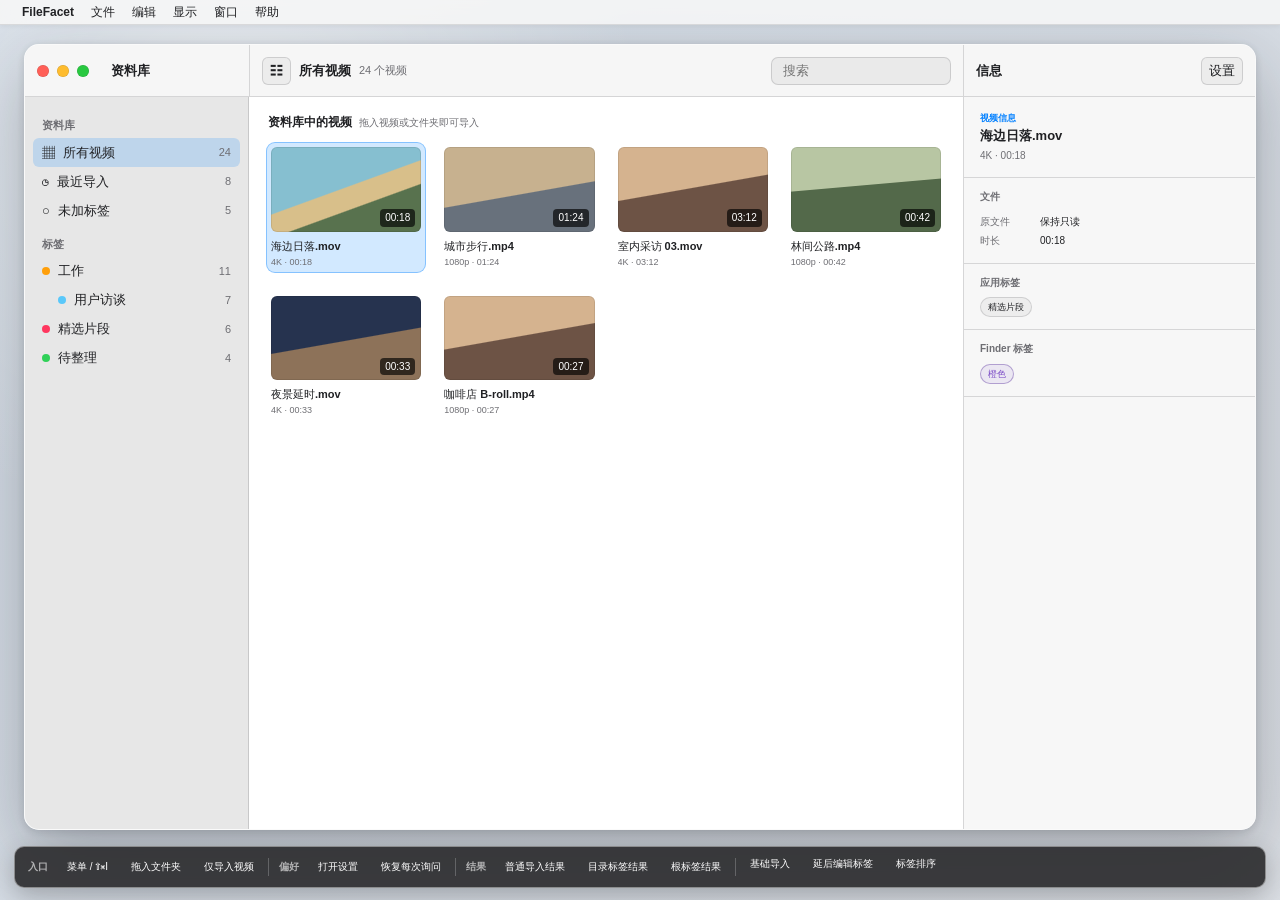
==== docs/prototypes/folder-structure-tags/index.html @ da275f35 "Add folder structure tag imports" ====
<!doctype html>
<html lang="zh-CN">
<head>
  <meta charset="utf-8">
  <meta name="viewport" content="width=device-width, initial-scale=1">
  <title>FileFacet · 文件夹导入方式原型</title>
  <style>
    :root {
      color-scheme: light dark;
      --desktop: #d9dde3;
      --window: rgba(246, 246, 246, .97);
      --toolbar: rgba(246, 246, 246, .92);
      --sidebar: rgba(232, 232, 232, .96);
      --content: #fff;
      --inspector: #f7f7f7;
      --line: rgba(60, 60, 67, .18);
      --line-strong: rgba(60, 60, 67, .28);
      --text: #202124;
      --secondary: #6e6e73;
      --tertiary: #8e8e93;
      --accent: #0a84ff;
      --accent-soft: rgba(10, 132, 255, .13);
      --selection: rgba(10, 132, 255, .18);
      --success: #248a3d;
      --purple: #7d4ec7;
      --shadow: 0 24px 70px rgba(20, 24, 31, .28), 0 2px 10px rgba(20, 24, 31, .14);
      font-family: -apple-system, BlinkMacSystemFont, "SF Pro Text", "Helvetica Neue", sans-serif;
    }

    @media (prefers-color-scheme: dark) {
      :root {
        --desktop: #17191d;
        --window: rgba(42, 42, 44, .98);
        --toolbar: rgba(42, 42, 44, .94);
        --sidebar: rgba(37, 37, 39, .98);
        --content: #1f1f21;
        --inspector: #252527;
        --line: rgba(235, 235, 245, .13);
        --line-strong: rgba(235, 235, 245, .24);
        --text: #f2f2f7;
        --secondary: #aeaeb2;
        --tertiary: #8e8e93;
        --accent-soft: rgba(10, 132, 255, .2);
        --selection: rgba(10, 132, 255, .27);
        --success: #30d158;
        --purple: #bf8cff;
        --shadow: 0 26px 80px rgba(0, 0, 0, .56), 0 2px 12px rgba(0, 0, 0, .4);
      }
    }

    * { box-sizing: border-box; }
    [hidden] { display: none !important; }
    html, body { width: 100%; height: 100%; margin: 0; overflow: hidden; }
    body {
      color: var(--text);
      background: var(--desktop);
      font: 13px/1.35 -apple-system, BlinkMacSystemFont, "SF Pro Text", sans-serif;
    }
    button, input, select { color: inherit; font: inherit; }
    button, select { cursor: default; }

    .desktop {
      height: 100%;
      padding: 44px 24px 70px;
      background:
        radial-gradient(circle at 18% 15%, rgba(255,255,255,.55), transparent 32%),
        linear-gradient(135deg, rgba(200, 213, 227, .56), rgba(224, 226, 230, .2));
    }

    .app-menubar {
      position: fixed;
      z-index: 80;
      inset: 0 0 auto;
      display: flex;
      height: 25px;
      align-items: center;
      gap: 1px;
      padding: 0 14px;
      border-bottom: 1px solid rgba(60,60,67,.14);
      background: color-mix(in srgb, var(--window) 91%, transparent);
      box-shadow: 0 1px 5px rgba(0,0,0,.06);
      backdrop-filter: blur(24px) saturate(1.35);
      font-size: 12px;
    }
    .menu-wrap { position: relative; height: 100%; }
    .menu-button {
      height: 100%;
      padding: 0 8px;
      border: 0;
      border-radius: 4px;
      background: transparent;
      font-size: 12px;
    }
    .menu-button.app-name { font-weight: 650; }
    .menu-button:hover, .menu-button.open { background: rgba(127,127,127,.16); }
    .menu-popover {
      position: absolute;
      z-index: 90;
      top: 24px;
      left: 0;
      width: 264px;
      padding: 5px;
      border: 1px solid rgba(255,255,255,.38);
      border-radius: 7px;
      background: color-mix(in srgb, var(--window) 96%, transparent);
      box-shadow: 0 13px 34px rgba(0,0,0,.28), 0 2px 8px rgba(0,0,0,.16);
      backdrop-filter: blur(24px) saturate(1.3);
    }
    .menu-command {
      display: grid;
      width: 100%;
      min-height: 24px;
      grid-template-columns: 1fr auto;
      align-items: center;
      gap: 18px;
      padding: 3px 9px;
      border: 0;
      border-radius: 4px;
      background: transparent;
      text-align: left;
    }
    .menu-command:hover, .menu-command:focus-visible {
      color: #fff;
      outline: 0;
      background: var(--accent);
    }
    .shortcut { color: var(--secondary); font-variant-numeric: tabular-nums; }
    .menu-command:hover .shortcut { color: rgba(255,255,255,.86); }
    .menu-divider { height: 1px; margin: 4px 6px; background: var(--line); }

    .window {
      position: relative;
      display: grid;
      grid-template-columns: 224px minmax(500px, 1fr) 292px;
      grid-template-rows: 52px minmax(0, 1fr);
      width: 100%;
      height: 100%;
      min-width: 1020px;
      overflow: hidden;
      border: 1px solid rgba(255,255,255,.5);
      border-radius: 15px;
      background: var(--window);
      box-shadow: var(--shadow);
      backdrop-filter: blur(26px) saturate(1.35);
    }

    .titlebar {
      grid-column: 1 / 4;
      display: grid;
      grid-template-columns: 224px minmax(500px, 1fr) 292px;
      border-bottom: 1px solid var(--line);
      background: var(--toolbar);
    }
    .title-part {
      display: flex;
      min-width: 0;
      align-items: center;
      gap: 8px;
      padding: 0 12px;
    }
    .title-part + .title-part { border-left: 1px solid var(--line); }
    .traffic { display: flex; gap: 8px; margin-right: 14px; }
    .traffic span {
      width: 12px;
      height: 12px;
      border-radius: 50%;
      box-shadow: inset 0 0 0 .5px rgba(0,0,0,.16);
    }
    .traffic span:nth-child(1) { background: #ff5f57; }
    .traffic span:nth-child(2) { background: #febc2e; }
    .traffic span:nth-child(3) { background: #28c840; }
    .title-name {
      min-width: 0;
      overflow: hidden;
      font-weight: 600;
      text-overflow: ellipsis;
      white-space: nowrap;
    }
    .title-count { color: var(--secondary); font-size: 11px; white-space: nowrap; }
    .spacer { flex: 1; }
    .toolbar-button {
      min-width: 28px;
      height: 28px;
      padding: 0 7px;
      border: 1px solid var(--line);
      border-radius: 6px;
      background: rgba(127,127,127,.08);
    }
    .search {
      display: flex;
      width: min(180px, 22vw);
      height: 28px;
      align-items: center;
      padding: 0 9px;
      border: 1px solid var(--line);
      border-radius: 7px;
      background: rgba(127,127,127,.1);
    }
    .search input {
      width: 100%;
      min-width: 0;
      border: 0;
      outline: 0;
      color: var(--text);
      background: transparent;
    }

    .sidebar {
      grid-column: 1;
      grid-row: 2;
      min-height: 0;
      overflow: auto;
      padding: 9px 8px;
      border-right: 1px solid var(--line);
      background: var(--sidebar);
    }
    .section-label {
      padding: 12px 9px 5px;
      color: var(--secondary);
      font-size: 11px;
      font-weight: 600;
    }
    .nav-row {
      display: flex;
      min-height: 29px;
      align-items: center;
      gap: 8px;
      padding: 0 9px;
      border-radius: 6px;
    }
    .nav-row.selected { background: var(--selection); }
    .nav-label {
      min-width: 0;
      flex: 1;
      overflow: hidden;
      text-overflow: ellipsis;
      white-space: nowrap;
    }
    .nav-count {
      color: var(--secondary);
      font-size: 11px;
      font-variant-numeric: tabular-nums;
    }
    .tag-dot {
      width: 8px;
      height: 8px;
      flex: 0 0 8px;
      border-radius: 50%;
      background: var(--tag-color, #ff9f0a);
    }
    .indent-1 { padding-left: 25px; }

    .content {
      position: relative;
      grid-column: 2;
      grid-row: 2;
      display: flex;
      min-width: 0;
      min-height: 0;
      flex-direction: column;
      overflow: hidden;
      background: var(--content);
    }
    .status-bar {
      display: none;
      flex: 0 0 auto;
      min-height: 50px;
      align-items: center;
      gap: 11px;
      padding: 8px 15px;
      border-bottom: 1px solid var(--line);
      background: color-mix(in srgb, var(--content) 94%, var(--sidebar));
    }
    .status-bar.visible { display: flex; }
    .status-mark {
      display: grid;
      width: 27px;
      height: 27px;
      flex: 0 0 27px;
      place-items: center;
      border-radius: 50%;
      color: #fff;
      background: var(--accent);
      font-size: 12px;
    }
    .status-bar.complete .status-mark { background: var(--success); }
    .status-copy { min-width: 0; flex: 1; }
    .status-title { font-size: 11px; font-weight: 600; }
    .status-detail { margin-top: 2px; color: var(--secondary); font-size: 9px; }
    .progress {
      width: 120px;
      height: 4px;
      overflow: hidden;
      border-radius: 99px;
      background: rgba(127,127,127,.17);
    }
    .progress-value {
      width: 0;
      height: 100%;
      border-radius: inherit;
      background: var(--accent);
      transition: width .2s ease;
    }
    .button {
      min-height: 29px;
      padding: 4px 11px;
      border: 1px solid var(--line-strong);
      border-radius: 6px;
      background: color-mix(in srgb, var(--window) 78%, var(--text) 4%);
      box-shadow: 0 1px 1px rgba(0,0,0,.07);
      white-space: nowrap;
    }
    .button:hover { background: color-mix(in srgb, var(--window) 70%, var(--text) 8%); }
    .button.primary {
      color: #fff;
      border-color: color-mix(in srgb, var(--accent) 80%, #000);
      background: var(--accent);
    }
    .button.text { border-color: transparent; background: transparent; box-shadow: none; }
    .button:disabled { opacity: .45; }

    .grid-scroll { flex: 1; min-height: 0; overflow: auto; padding: 17px; }
    .grid-heading {
      display: flex;
      align-items: baseline;
      gap: 7px;
      margin: 0 2px 12px;
    }
    .grid-heading strong { font-size: 12px; }
    .grid-heading span { color: var(--secondary); font-size: 10px; }
    .video-grid {
      display: grid;
      grid-template-columns: repeat(auto-fill, minmax(145px, 1fr));
      gap: 18px 13px;
      align-content: start;
    }
    .video-card {
      min-width: 0;
      padding: 4px;
      border: 1px solid transparent;
      border-radius: 9px;
    }
    .video-card:hover { background: rgba(127,127,127,.06); }
    .video-card.selected {
      border-color: color-mix(in srgb, var(--accent) 38%, transparent);
      background: var(--selection);
    }
    .thumb {
      position: relative;
      aspect-ratio: 16 / 9;
      overflow: hidden;
      border-radius: 6px;
      background: linear-gradient(160deg, #86bfd0 0 48%, #d8bf8a 49% 65%, #58724e 66%);
      box-shadow: inset 0 0 0 1px rgba(0,0,0,.09);
    }
    .thumb.city { background: linear-gradient(170deg, #c7b18f 0 54%, #68717c 55%); }
    .thumb.indoor { background: linear-gradient(170deg, #d5b38f 0 48%, #6d5345 49%); }
    .thumb.forest { background: linear-gradient(175deg, #b8c6a3 0 45%, #53694a 46%); }
    .thumb.night { background: linear-gradient(170deg, #26334f 0 52%, #8d7259 53%); }
    .duration {
      position: absolute;
      right: 6px;
      bottom: 5px;
      padding: 2px 5px;
      border-radius: 4px;
      color: #fff;
      background: rgba(0,0,0,.66);
      font-size: 10px;
    }
    .filename {
      margin-top: 7px;
      overflow: hidden;
      font-size: 11px;
      font-weight: 550;
      text-overflow: ellipsis;
      white-space: nowrap;
    }
    .meta {
      margin-top: 2px;
      overflow: hidden;
      color: var(--secondary);
      font-size: 9px;
      text-overflow: ellipsis;
      white-space: nowrap;
    }
    .drop-hint {
      position: absolute;
      z-index: 20;
      inset: 18px;
      display: none;
      place-items: center;
      border: 2px solid color-mix(in srgb, var(--accent) 65%, transparent);
      border-radius: 12px;
      background: color-mix(in srgb, var(--content) 87%, var(--accent-soft));
      color: var(--accent);
      box-shadow: 0 10px 30px rgba(0,0,0,.12);
      font-size: 15px;
      font-weight: 650;
    }
    .content.dragging .drop-hint { display: grid; }

    .inspector {
      grid-column: 3;
      grid-row: 2;
      min-height: 0;
      overflow: auto;
      border-left: 1px solid var(--line);
      background: var(--inspector);
    }
    .inspector-head { padding: 15px 16px; border-bottom: 1px solid var(--line); }
    .inspector-kicker { color: var(--accent); font-size: 9px; font-weight: 650; }
    .inspector-head h3 {
      margin: 3px 0 0;
      overflow: hidden;
      font-size: 13px;
      text-overflow: ellipsis;
      white-space: nowrap;
    }
    .inspector-head p { margin: 4px 0 0; color: var(--secondary); font-size: 10px; }
    .inspector-section { padding: 12px 16px; border-bottom: 1px solid var(--line); }
    .inspector-label {
      margin-bottom: 8px;
      color: var(--secondary);
      font-size: 10px;
      font-weight: 600;
    }
    .detail-row {
      display: flex;
      align-items: flex-start;
      gap: 8px;
      padding: 3px 0;
      font-size: 10px;
    }
    .detail-row span:first-child { width: 52px; flex: 0 0 52px; color: var(--secondary); }
    .chip-row { display: flex; flex-wrap: wrap; gap: 5px; }
    .chip {
      padding: 3px 7px;
      border: 1px solid var(--line);
      border-radius: 99px;
      background: rgba(127,127,127,.08);
      font-size: 9px;
    }
    .chip.finder {
      color: var(--purple);
      border-color: color-mix(in srgb, var(--purple) 34%, var(--line));
      background: color-mix(in srgb, var(--purple) 9%, transparent);
    }

    .modal-backdrop {
      position: absolute;
      z-index: 30;
      inset: 0;
      display: none;
      align-items: center;
      justify-content: center;
      padding: 24px;
      background: rgba(20,20,22,.3);
      backdrop-filter: blur(2px);
    }
    .modal-backdrop.visible { display: flex; }
    .sheet {
      width: 620px;
      max-width: 94%;
      max-height: 92%;
      overflow: hidden;
      border: 1px solid rgba(255,255,255,.42);
      border-radius: 12px;
      background: var(--window);
      box-shadow: 0 22px 54px rgba(0,0,0,.34);
    }
    .sheet.compact { width: 520px; }
    .sheet-title { padding: 18px 22px 12px; text-align: center; }
    .sheet-title h2 { margin: 0; font-size: 15px; }
    .sheet-title p { margin: 5px 0 0; color: var(--secondary); font-size: 11px; }
    .sheet-footer {
      display: flex;
      align-items: center;
      justify-content: flex-end;
      gap: 8px;
      padding: 14px 18px 16px;
    }
    .footer-note { margin-right: auto; color: var(--secondary); font-size: 10px; }
    .folder-list {
      margin: 0 18px;
      overflow: hidden;
      border: 1px solid var(--line);
      border-radius: 7px;
      background: var(--content);
    }
    .folder-row {
      display: grid;
      min-height: 50px;
      grid-template-columns: 1fr auto;
      align-items: center;
      gap: 10px;
      padding: 7px 12px;
      border-bottom: 1px solid var(--line);
    }
    .folder-row:last-child { border-bottom: 0; }
    .folder-row.selected { background: var(--selection); }
    .folder-name { font-size: 12px; font-weight: 550; }
    .folder-path { margin-top: 2px; color: var(--secondary); font-size: 10px; }
    .folder-note { color: var(--secondary); font-size: 10px; }

    .choice-list { display: grid; gap: 8px; margin: 0 18px; }
    .choice-card {
      display: grid;
      grid-template-columns: 18px 1fr;
      gap: 9px;
      padding: 12px;
      border: 1px solid var(--line);
      border-radius: 8px;
      background: var(--content);
    }
    .choice-card:has(input:checked) {
      border-color: color-mix(in srgb, var(--accent) 60%, var(--line));
      background: var(--accent-soft);
      box-shadow: inset 0 0 0 1px color-mix(in srgb, var(--accent) 20%, transparent);
    }
    .choice-card input { margin: 2px 0 0; accent-color: var(--accent); }
    .choice-title { font-size: 12px; font-weight: 600; }
    .choice-copy { margin-top: 3px; color: var(--secondary); font-size: 10px; line-height: 1.45; }
    .root-option {
      display: grid;
      grid-template-columns: 18px 1fr;
      gap: 9px;
      margin: 10px 18px 0;
      padding: 10px 12px;
      border: 1px solid var(--line);
      border-radius: 8px;
      background: color-mix(in srgb, var(--content) 96%, var(--sidebar));
    }
    .root-option input { margin: 2px 0 0; accent-color: var(--accent); }
    .root-option.disabled { opacity: .48; }
    .root-option-title { display: block; font-size: 11px; font-weight: 560; }
    .root-option-copy {
      display: block;
      margin-top: 3px;
      color: var(--secondary);
      font-size: 9px;
      line-height: 1.45;
    }
    .remember-option {
      display: flex;
      align-items: flex-start;
      gap: 8px;
      margin: 13px 20px 0;
      font-size: 10px;
    }
    .remember-option input { margin-top: 1px; accent-color: var(--accent); }
    .mapping-note {
      margin: 10px 18px 0;
      padding: 8px 10px;
      border-radius: 7px;
      color: var(--secondary);
      background: rgba(127,127,127,.08);
      font-size: 9px;
      line-height: 1.45;
    }

    .settings-window {
      display: grid;
      width: 680px;
      max-width: 96%;
      height: min(430px, 88%);
      grid-template-columns: 170px 1fr;
      overflow: hidden;
      border: 1px solid rgba(255,255,255,.42);
      border-radius: 12px;
      background: var(--window);
      box-shadow: 0 22px 54px rgba(0,0,0,.34);
    }
    .settings-sidebar { padding: 52px 10px 12px; border-right: 1px solid var(--line); background: var(--sidebar); }
    .settings-nav {
      min-height: 31px;
      padding: 7px 10px;
      border-radius: 6px;
      color: var(--secondary);
      font-size: 11px;
    }
    .settings-nav.selected { color: var(--text); background: var(--selection); }
    .settings-content { position: relative; overflow: auto; padding: 54px 30px 30px; background: var(--content); }
    .settings-title {
      position: absolute;
      top: 18px;
      right: 30px;
      left: 30px;
      font-size: 15px;
      font-weight: 650;
      text-align: center;
    }
    .settings-close {
      position: absolute;
      z-index: 2;
      top: 17px;
      left: 18px;
      width: 13px;
      height: 13px;
      padding: 0;
      border: 0;
      border-radius: 50%;
      background: #ff5f57;
      color: transparent;
    }
    .settings-group {
      overflow: hidden;
      border: 1px solid var(--line);
      border-radius: 9px;
      background: color-mix(in srgb, var(--content) 94%, var(--sidebar));
    }
    .settings-row {
      display: grid;
      min-height: 44px;
      grid-template-columns: 1fr auto;
      align-items: center;
      gap: 18px;
      padding: 9px 12px;
    }
    .settings-row + .settings-row { border-top: 1px solid var(--line); }
    .settings-label { font-size: 11px; font-weight: 550; }
    .settings-help { margin-top: 3px; color: var(--secondary); font-size: 9px; }
    .settings-row select {
      width: 176px;
      height: 28px;
      border: 1px solid var(--line-strong);
      border-radius: 6px;
      background: var(--content);
      font-size: 10px;
    }
    .settings-row.disabled { opacity: .48; }
    .settings-checkbox {
      display: flex;
      align-items: center;
      gap: 6px;
      font-size: 10px;
      white-space: nowrap;
    }
    .settings-checkbox input { accent-color: var(--accent); }
    .settings-note { margin: 9px 2px 0; color: var(--secondary); font-size: 9px; line-height: 1.45; }

    .demo-bar {
      position: fixed;
      z-index: 60;
      right: 14px;
      bottom: 12px;
      left: 14px;
      display: flex;
      min-height: 42px;
      align-items: center;
      gap: 5px;
      overflow-x: auto;
      padding: 6px 8px;
      border: 1px solid rgba(255,255,255,.42);
      border-radius: 10px;
      background: rgba(42,42,44,.9);
      color: #fff;
      box-shadow: 0 8px 24px rgba(0,0,0,.22);
      backdrop-filter: blur(18px);
    }
    .demo-label {
      padding: 0 5px;
      color: rgba(255,255,255,.62);
      font-size: 10px;
      font-weight: 600;
      white-space: nowrap;
    }
    .demo-button, .demo-link {
      min-height: 28px;
      padding: 4px 9px;
      border: 0;
      border-radius: 6px;
      background: transparent;
      color: #fff;
      font-size: 10px;
      text-decoration: none;
      white-space: nowrap;
    }
    .demo-button:hover, .demo-link:hover { background: rgba(255,255,255,.13); }
    .demo-separator {
      width: 1px;
      height: 18px;
      flex: 0 0 1px;
      background: rgba(255,255,255,.22);
    }

    @media (max-width: 1180px) {
      .window { grid-template-columns: 205px minmax(470px, 1fr) 260px; }
      .titlebar { grid-template-columns: 205px minmax(470px, 1fr) 260px; }
      .search { width: 125px; }
    }
  </style>
</head>
<body>
  <header class="app-menubar" aria-label="应用菜单栏">
    <div class="menu-wrap"><button class="menu-button app-name">FileFacet</button></div>
    <div class="menu-wrap">
      <button class="menu-button" id="fileMenuButton" aria-haspopup="menu" aria-expanded="false">文件</button>
      <div class="menu-popover" id="fileMenu" role="menu" hidden>
        <button class="menu-command" id="importMenuItem" role="menuitem">
          <span>导入视频与文件夹…</span><span class="shortcut">⇧⌘I</span>
        </button>
        <div class="menu-divider"></div>
        <button class="menu-command" role="menuitem"><span>关闭窗口</span><span class="shortcut">⌘W</span></button>
      </div>
    </div>
    <button class="menu-button">编辑</button>
    <button class="menu-button">显示</button>
    <button class="menu-button">窗口</button>
    <button class="menu-button">帮助</button>
  </header>

  <main class="desktop">
    <section class="window" id="appWindow">
      <header class="titlebar">
        <div class="title-part">
          <div class="traffic" aria-hidden="true"><span></span><span></span><span></span></div>
          <span class="title-name">资料库</span>
        </div>
        <div class="title-part">
          <button class="toolbar-button" aria-label="切换侧边栏">☷</button>
          <span class="title-name">所有视频</span>
          <span class="title-count" id="titleCount">24 个视频</span>
          <span class="spacer"></span>
          <label class="search"><input type="search" placeholder="搜索"></label>
        </div>
        <div class="title-part">
          <span class="title-name">信息</span>
          <span class="spacer"></span>
          <button class="toolbar-button" id="settingsButton" aria-label="打开设置">设置</button>
        </div>
      </header>

      <aside class="sidebar">
        <div class="section-label">资料库</div>
        <div class="nav-row selected">
          <span>▦</span><span class="nav-label">所有视频</span><span class="nav-count" id="allCount">24</span>
        </div>
        <div class="nav-row">
          <span>◷</span><span class="nav-label">最近导入</span><span class="nav-count" id="recentCount">8</span>
        </div>
        <div class="nav-row">
          <span>○</span><span class="nav-label">未加标签</span><span class="nav-count" id="untaggedCount">5</span>
        </div>

        <div class="section-label">标签</div>
        <div class="nav-row">
          <span class="tag-dot" style="--tag-color:#ff9f0a"></span>
          <span class="nav-label">工作</span><span class="nav-count">11</span>
        </div>
        <div class="nav-row indent-1">
          <span class="tag-dot" style="--tag-color:#5ac8fa"></span>
          <span class="nav-label">用户访谈</span><span class="nav-count">7</span>
        </div>
        <div class="nav-row">
          <span class="tag-dot" style="--tag-color:#ff375f"></span>
          <span class="nav-label">精选片段</span><span class="nav-count">6</span>
        </div>
        <div class="nav-row">
          <span class="tag-dot" style="--tag-color:#30d158"></span>
          <span class="nav-label">待整理</span><span class="nav-count">4</span>
        </div>
      </aside>

      <section class="content" id="content">
        <div class="status-bar" id="statusBar">
          <div class="status-mark" id="statusMark">⇣</div>
          <div class="status-copy">
            <div class="status-title" id="statusTitle">正在导入视频</div>
            <div class="status-detail" id="statusDetail">正在扫描所选文件夹…</div>
          </div>
          <div class="progress" id="progress"><div class="progress-value" id="progressValue"></div></div>
          <button class="button text" id="dismissStatus" hidden>完成</button>
        </div>

        <div class="grid-scroll">
          <div class="grid-heading">
            <strong>资料库中的视频</strong>
            <span id="gridCaption">拖入视频或文件夹即可导入</span>
          </div>
          <div class="video-grid" id="videoGrid"></div>
        </div>

        <div class="drop-hint">松开以导入视频和文件夹</div>
      </section>

      <aside class="inspector">
        <div id="inspectorContent"></div>
      </aside>

      <div class="modal-backdrop" id="pickerBackdrop" role="dialog" aria-modal="true" aria-labelledby="pickerTitle">
        <section class="sheet">
          <div class="sheet-title">
            <h2 id="pickerTitle">选择要导入的视频或文件夹</h2>
            <p>支持一次选择多个视频、多个文件夹或两者组合。</p>
          </div>
          <div class="folder-list">
            <div class="folder-row selected" data-picker-kind="folder">
              <div><div class="folder-name">旅行素材</div><div class="folder-path">影片 / 旅行素材</div></div>
              <div class="folder-note">包含文件夹</div>
            </div>
            <div class="folder-row" data-picker-kind="videos">
              <div><div class="folder-name">3 个视频</div><div class="folder-path">海边日落.mov、城市步行.mp4、林间公路.mp4</div></div>
              <div class="folder-note">仅视频文件</div>
            </div>
          </div>
          <footer class="sheet-footer">
            <span class="footer-note">原视频始终保持只读。</span>
            <button class="button" id="cancelPicker">取消</button>
            <button class="button primary" id="continuePicker">选择</button>
          </footer>
        </section>
      </div>

      <div class="modal-backdrop" id="methodBackdrop" role="dialog" aria-modal="true" aria-labelledby="methodTitle">
        <section class="sheet compact">
          <div class="sheet-title">
            <h2 id="methodTitle">如何导入文件夹中的视频？</h2>
            <p>这个选择只影响文件夹中的视频。</p>
          </div>
          <div class="choice-list">
            <label class="choice-card">
              <input type="radio" name="importMethod" value="standard" checked>
              <span>
                <span class="choice-title">直接导入视频</span>
                <span class="choice-copy">保留现有导入行为和 Finder 标签，不根据目录结构创建标签。</span>
              </span>
            </label>
            <label class="choice-card">
              <input type="radio" name="importMethod" value="folderTags">
              <span>
                <span class="choice-title">导入视频并创建目录标签</span>
                <span class="choice-copy">使用所选文件夹内的目录名称创建层级标签；已有视频会追加缺少的标签。</span>
              </span>
            </label>
          </div>
          <label class="root-option disabled" id="rootOptionRow">
            <input type="checkbox" id="includeSelectedRoot" disabled>
            <span>
              <span class="root-option-title">将所选文件夹本身创建为根标签</span>
              <span class="root-option-copy">关闭：日本 › 东京；开启：旅行素材 › 日本 › 东京。多个文件夹会分别成为根标签。</span>
            </span>
          </label>
          <div class="mapping-note" id="mappingNote">
            直接导入不会创建目录标签。目录别名和符号链接会跳过，Finder 标签继续保留。
          </div>
          <label class="remember-option">
            <input type="checkbox" id="rememberMethod">
            <span>以后导入文件夹时始终使用此方式，不再询问</span>
          </label>
          <footer class="sheet-footer">
            <span class="footer-note" id="methodEntry">来自“文件”菜单</span>
            <button class="button" id="cancelMethod">取消</button>
            <button class="button primary" id="continueMethod">继续导入</button>
          </footer>
        </section>
      </div>

      <div class="modal-backdrop" id="settingsBackdrop" role="dialog" aria-modal="true" aria-labelledby="settingsTitle">
        <section class="settings-window">
          <button class="settings-close" id="closeSettings" aria-label="关闭设置">关闭</button>
          <aside class="settings-sidebar">
            <div class="settings-nav">通用</div>
            <div class="settings-nav selected">导入</div>
            <div class="settings-nav">外观</div>
          </aside>
          <div class="settings-content">
            <div class="settings-title" id="settingsTitle">导入</div>
            <div class="settings-group">
              <div class="settings-row">
                <div>
                  <div class="settings-label">文件夹导入方式</div>
                  <div class="settings-help">菜单、快捷键和拖入目录共用此设置。</div>
                </div>
                <select id="defaultMethod">
                  <option value="ask">每次询问</option>
                  <option value="standard">直接导入视频</option>
                  <option value="folderTags">导入并创建目录标签</option>
                </select>
              </div>
              <div class="settings-row" id="rootSettingsRow">
                <div>
                  <div class="settings-label">包含所选文件夹</div>
                  <div class="settings-help">关闭时，从所选文件夹内的第一层目录开始创建标签。</div>
                </div>
                <label class="settings-checkbox">
                  <input type="checkbox" id="defaultIncludeRoot">
                  创建为根标签
                </label>
              </div>
            </div>
            <p class="settings-note">
              “每次询问”会在导入内容包含文件夹时显示方式选择；“包含所选文件夹”会作为其中的默认值。仅选择视频文件时会直接导入。
            </p>
          </div>
        </section>
      </div>
    </section>
  </main>

  <nav class="demo-bar" aria-label="原型演示控制">
    <span class="demo-label">入口</span>
    <button class="demo-button" id="demoMenu">菜单 / ⇧⌘I</button>
    <button class="demo-button" id="demoDrop">拖入文件夹</button>
    <button class="demo-button" id="demoVideos">仅导入视频</button>
    <span class="demo-separator"></span>
    <span class="demo-label">偏好</span>
    <button class="demo-button" id="demoSettings">打开设置</button>
    <button class="demo-button" id="demoReset">恢复每次询问</button>
    <span class="demo-separator"></span>
    <span class="demo-label">结果</span>
    <button class="demo-button" data-result-mode="standard">普通导入结果</button>
    <button class="demo-button" data-result-mode="folderTags">目录标签结果</button>
    <button class="demo-button" data-result-mode="folderTags" data-include-root="true">根标签结果</button>
    <span class="demo-separator"></span>
    <a class="demo-link" href="../manual-video-import/index.html">基础导入</a>
    <a class="demo-link" href="../deferred-tag-editing/index.html">延后编辑标签</a>
    <a class="demo-link" href="../tag-sorting/index.html">标签排序</a>
  </nav>

  <script>
    const baseVideos = [
      { id: "base-1", name: "海边日落.mov", meta: "4K · 00:18", duration: "00:18", theme: "", tags: ["精选片段"], finder: ["橙色"] },
      { id: "base-2", name: "城市步行.mp4", meta: "1080p · 01:24", duration: "01:24", theme: "city", tags: ["待整理"], finder: [] },
      { id: "base-3", name: "室内采访 03.mov", meta: "4K · 03:12", duration: "03:12", theme: "indoor", tags: ["工作", "用户访谈"], finder: ["蓝色"] },
      { id: "base-4", name: "林间公路.mp4", meta: "1080p · 00:42", duration: "00:42", theme: "forest", tags: [], finder: [] },
      { id: "base-5", name: "夜景延时.mov", meta: "4K · 00:33", duration: "00:33", theme: "night", tags: ["精选片段"], finder: ["紫色"] },
      { id: "base-6", name: "咖啡店 B-roll.mp4", meta: "1080p · 00:27", duration: "00:27", theme: "indoor", tags: ["待整理"], finder: [] }
    ];

    const importedVideos = [
      { id: "new-1", name: "东京街头 01.mov", meta: "刚刚导入 · Finder 标签：红色", duration: "00:24", theme: "city", tags: [], finder: ["红色"], folderTags: ["日本", "东京", "街景"] },
      { id: "new-2", name: "浅草清晨.mp4", meta: "刚刚导入", duration: "00:41", theme: "", tags: [], finder: [], folderTags: ["日本", "东京"] },
      { id: "new-3", name: "京都小径.mov", meta: "刚刚导入 · Finder 标签：绿色", duration: "01:08", theme: "forest", tags: [], finder: ["绿色"], folderTags: ["日本", "京都"] }
    ];

    const appWindow = document.getElementById("appWindow");
    const content = document.getElementById("content");
    const fileMenuButton = document.getElementById("fileMenuButton");
    const fileMenu = document.getElementById("fileMenu");
    const pickerBackdrop = document.getElementById("pickerBackdrop");
    const methodBackdrop = document.getElementById("methodBackdrop");
    const settingsBackdrop = document.getElementById("settingsBackdrop");
    const defaultMethod = document.getElementById("defaultMethod");
    const defaultIncludeRoot = document.getElementById("defaultIncludeRoot");
    const rootSettingsRow = document.getElementById("rootSettingsRow");
    const rememberMethod = document.getElementById("rememberMethod");
    const includeSelectedRoot = document.getElementById("includeSelectedRoot");
    const rootOptionRow = document.getElementById("rootOptionRow");
    const mappingNote = document.getElementById("mappingNote");
    const statusBar = document.getElementById("statusBar");
    const progressValue = document.getElementById("progressValue");
    const dismissStatus = document.getElementById("dismissStatus");
    const videoGrid = document.getElementById("videoGrid");
    const inspectorContent = document.getElementById("inspectorContent");
    let selectedPickerKind = "folder";
    let selectedVideoId = "base-1";
    let preference = "ask";
    let includeRootPreference = false;
    let pendingEntry = "menu";
    let progressTimer = null;
    let lastResultMode = null;
    let lastIncludeRoot = false;

    function closeFileMenu() {
      fileMenu.hidden = true;
      fileMenuButton.classList.remove("open");
      fileMenuButton.setAttribute("aria-expanded", "false");
    }

    function toggleFileMenu() {
      const willOpen = fileMenu.hidden;
      fileMenu.hidden = !willOpen;
      fileMenuButton.classList.toggle("open", willOpen);
      fileMenuButton.setAttribute("aria-expanded", String(willOpen));
    }

    function showPicker() {
      closeFileMenu();
      pendingEntry = "menu";
      pickerBackdrop.classList.add("visible");
    }

    function hidePicker() {
      pickerBackdrop.classList.remove("visible");
    }

    function selectedMethod() {
      return document.querySelector('input[name="importMethod"]:checked').value;
    }

    function setSelectedMethod(value) {
      const radio = document.querySelector(`input[name="importMethod"][value="${value}"]`);
      if (radio) radio.checked = true;
      updateMethodOptions();
    }

    function updateMethodOptions() {
      const folderTagsSelected = selectedMethod() === "folderTags";
      includeSelectedRoot.disabled = !folderTagsSelected;
      rootOptionRow.classList.toggle("disabled", !folderTagsSelected);
      rootOptionRow.setAttribute("aria-disabled", String(!folderTagsSelected));
      if (!folderTagsSelected) {
        mappingNote.textContent = "直接导入不会创建目录标签。目录别名和符号链接会跳过，Finder 标签继续保留。";
      } else if (includeSelectedRoot.checked) {
        mappingNote.textContent = "所选文件夹会成为根标签；根目录直属视频也会关联该标签。目录别名和符号链接会跳过。";
      } else {
        mappingNote.textContent = "所选文件夹默认不会成为标签，标签从其内部第一层目录开始创建。目录别名和符号链接会跳过。";
      }
    }

    function updateSettingsOptions() {
      const directImportSelected = defaultMethod.value === "standard";
      defaultIncludeRoot.disabled = directImportSelected;
      rootSettingsRow.classList.toggle("disabled", directImportSelected);
      rootSettingsRow.setAttribute("aria-disabled", String(directImportSelected));
    }

    function showMethodDialog(entry) {
      pendingEntry = entry;
      rememberMethod.checked = false;
      setSelectedMethod("standard");
      includeSelectedRoot.checked = includeRootPreference;
      updateMethodOptions();
      document.getElementById("methodEntry").textContent = entry === "drop"
        ? "来自拖入文件夹"
        : "来自“文件”菜单 · ⇧⌘I";
      methodBackdrop.classList.add("visible");
    }

    function handleFolderImport(entry) {
      pendingEntry = entry;
      if (preference === "ask") {
        showMethodDialog(entry);
        return;
      }
      beginImport(preference, true, preference === "folderTags" && includeRootPreference);
    }

    function handlePickerSelection() {
      hidePicker();
      if (selectedPickerKind === "folder") {
        handleFolderImport("menu");
      } else {
        beginImport("standard", false);
      }
    }

    function beginImport(mode, hasFolder, includeRoot = false) {
      methodBackdrop.classList.remove("visible");
      clearInterval(progressTimer);
      statusBar.classList.add("visible");
      statusBar.classList.remove("complete");
      document.getElementById("statusMark").textContent = "⇣";
      document.getElementById("statusTitle").textContent = mode === "folderTags" && hasFolder
        ? "正在导入视频并创建目录标签"
        : "正在导入视频";
      document.getElementById("statusDetail").textContent = pendingEntry === "drop"
        ? "正在扫描拖入的文件夹…"
        : "正在处理所选项目…";
      document.getElementById("progress").hidden = false;
      dismissStatus.hidden = true;
      let progress = 8;
      progressValue.style.width = `${progress}%`;
      progressTimer = window.setInterval(() => {
        progress = Math.min(100, progress + 18);
        progressValue.style.width = `${progress}%`;
        if (progress >= 100) {
          clearInterval(progressTimer);
          progressTimer = null;
          showCompletedResult(
            mode === "folderTags" && hasFolder ? "folderTags" : "standard",
            hasFolder,
            mode === "folderTags" && hasFolder && includeRoot
          );
        }
      }, 220);
    }

    function visibleVideos() {
      return lastResultMode ? [...importedVideos, ...baseVideos] : baseVideos;
    }

    function renderGrid() {
      const videos = visibleVideos();
      videoGrid.innerHTML = videos.map(video => `
        <article class="video-card${video.id === selectedVideoId ? " selected" : ""}" data-video-id="${video.id}">
          <div class="thumb ${video.theme || ""}">
            <span class="duration">${video.duration}</span>
          </div>
          <div class="filename">${video.name}</div>
          <div class="meta">${video.meta}</div>
        </article>
      `).join("");
      document.querySelectorAll("[data-video-id]").forEach(card => {
        card.addEventListener("click", () => {
          selectedVideoId = card.dataset.videoId;
          renderGrid();
          renderInspector();
        });
      });
    }

    function chipMarkup(values, className = "") {
      return values.map(value => `<span class="chip ${className}">${value}</span>`).join("");
    }

    function renderInspector() {
      const video = visibleVideos().find(item => item.id === selectedVideoId) || visibleVideos()[0];
      const folderTags = lastResultMode === "folderTags"
        ? [...(lastIncludeRoot ? ["旅行素材"] : []), ...(video.folderTags || [])]
        : [];
      const groups = [
        video.tags.length ? `<div class="inspector-section"><div class="inspector-label">应用标签</div><div class="chip-row">${chipMarkup(video.tags)}</div></div>` : "",
        video.finder.length ? `<div class="inspector-section"><div class="inspector-label">Finder 标签</div><div class="chip-row">${chipMarkup(video.finder, "finder")}</div></div>` : "",
        folderTags.length ? `<div class="inspector-section"><div class="inspector-label">目录标签</div><div class="chip-row">${chipMarkup(folderTags)}</div></div>` : ""
      ].join("");
      inspectorContent.innerHTML = `
        <div class="inspector-head">
          <div class="inspector-kicker">${video.id.startsWith("new-") ? "最近导入" : "视频信息"}</div>
          <h3>${video.name}</h3>
          <p>${video.meta}</p>
        </div>
        <div class="inspector-section">
          <div class="inspector-label">文件</div>
          <div class="detail-row"><span>原文件</span><span>保持只读</span></div>
          <div class="detail-row"><span>时长</span><span>${video.duration}</span></div>
        </div>
        ${groups}`;
    }

    function showCompletedResult(mode, hasFolder = true, includeRoot = false) {
      lastResultMode = mode;
      lastIncludeRoot = mode === "folderTags" && includeRoot;
      statusBar.classList.add("visible", "complete");
      document.getElementById("statusMark").textContent = "✓";
      document.getElementById("statusTitle").textContent = "导入已完成";
      document.getElementById("statusDetail").textContent = hasFolder
        ? mode === "folderTags"
          ? includeRoot
            ? "已导入 12 个新视频，更新 2 个已有视频，添加 8 个目录标签（包含根标签）；另有 3 个项目未导入。"
            : "已导入 12 个新视频，更新 2 个已有视频，添加 7 个目录标签；另有 3 个项目未导入。"
          : "已导入 12 个新视频，2 个视频已在资料库；另有 3 个项目未导入。"
        : "已导入 3 个视频。";
      document.getElementById("progress").hidden = true;
      dismissStatus.hidden = false;
      document.getElementById("titleCount").textContent = hasFolder ? "36 个视频" : "27 个视频";
      document.getElementById("allCount").textContent = hasFolder ? "36" : "27";
      document.getElementById("recentCount").textContent = hasFolder ? "12" : "3";
      document.getElementById("untaggedCount").textContent = mode === "folderTags" ? "3" : "5";
      document.getElementById("gridCaption").textContent = mode === "folderTags"
        ? "新视频已加入资料库，已有视频已追加缺少的目录标签"
        : "新视频已加入资料库";
      selectedVideoId = "new-1";
      renderGrid();
      renderInspector();
    }

    function openSettings() {
      defaultMethod.value = preference;
      defaultIncludeRoot.checked = includeRootPreference;
      updateSettingsOptions();
      settingsBackdrop.classList.add("visible");
    }

    function closeSettings() {
      settingsBackdrop.classList.remove("visible");
    }

    fileMenuButton.addEventListener("click", toggleFileMenu);
    document.getElementById("importMenuItem").addEventListener("click", showPicker);
    document.getElementById("cancelPicker").addEventListener("click", hidePicker);
    document.getElementById("continuePicker").addEventListener("click", handlePickerSelection);
    document.getElementById("cancelMethod").addEventListener("click", () => methodBackdrop.classList.remove("visible"));
    document.getElementById("continueMethod").addEventListener("click", () => {
      const method = selectedMethod();
      const includeRoot = method === "folderTags" && includeSelectedRoot.checked;
      if (rememberMethod.checked) {
        preference = method;
        includeRootPreference = includeRoot;
      }
      beginImport(method, true, includeRoot);
    });
    document.querySelectorAll('input[name="importMethod"]').forEach(radio => {
      radio.addEventListener("change", updateMethodOptions);
    });
    includeSelectedRoot.addEventListener("change", updateMethodOptions);
    document.getElementById("settingsButton").addEventListener("click", openSettings);
    document.getElementById("closeSettings").addEventListener("click", closeSettings);
    defaultMethod.addEventListener("change", () => {
      preference = defaultMethod.value;
      updateSettingsOptions();
    });
    defaultIncludeRoot.addEventListener("change", () => {
      includeRootPreference = defaultIncludeRoot.checked;
    });
    dismissStatus.addEventListener("click", () => statusBar.classList.remove("visible", "complete"));
    document.getElementById("demoMenu").addEventListener("click", showPicker);
    document.getElementById("demoDrop").addEventListener("click", () => {
      pendingEntry = "drop";
      content.classList.add("dragging");
      window.setTimeout(() => {
        content.classList.remove("dragging");
        handleFolderImport("drop");
      }, 650);
    });
    document.getElementById("demoVideos").addEventListener("click", () => {
      pendingEntry = "menu";
      beginImport("standard", false);
    });
    document.getElementById("demoSettings").addEventListener("click", openSettings);
    document.getElementById("demoReset").addEventListener("click", () => {
      preference = "ask";
      includeRootPreference = false;
      defaultMethod.value = "ask";
      defaultIncludeRoot.checked = false;
      updateSettingsOptions();
      statusBar.classList.add("visible", "complete");
      document.getElementById("statusMark").textContent = "✓";
      document.getElementById("statusTitle").textContent = "已恢复为每次询问";
      document.getElementById("statusDetail").textContent = "下次导入内容包含文件夹时，会再次显示导入方式选择。";
      document.getElementById("progress").hidden = true;
      dismissStatus.hidden = false;
    });
    document.querySelectorAll("[data-result-mode]").forEach(button => {
      button.addEventListener("click", () => showCompletedResult(
        button.dataset.resultMode,
        true,
        button.dataset.includeRoot === "true"
      ));
    });
    document.querySelectorAll("[data-picker-kind]").forEach(row => {
      row.addEventListener("click", () => {
        selectedPickerKind = row.dataset.pickerKind;
        document.querySelectorAll("[data-picker-kind]").forEach(item => item.classList.remove("selected"));
        row.classList.add("selected");
      });
    });
    pickerBackdrop.addEventListener("click", event => {
      if (event.target === pickerBackdrop) hidePicker();
    });
    methodBackdrop.addEventListener("click", event => {
      if (event.target === methodBackdrop) methodBackdrop.classList.remove("visible");
    });
    settingsBackdrop.addEventListener("click", event => {
      if (event.target === settingsBackdrop) closeSettings();
    });
    content.addEventListener("dragenter", event => {
      event.preventDefault();
      content.classList.add("dragging");
    });
    content.addEventListener("dragover", event => {
      event.preventDefault();
      event.dataTransfer.dropEffect = "copy";
    });
    content.addEventListener("dragleave", event => {
      if (!content.contains(event.relatedTarget)) content.classList.remove("dragging");
    });
    content.addEventListener("drop", event => {
      event.preventDefault();
      content.classList.remove("dragging");
      handleFolderImport("drop");
    });
    document.addEventListener("click", event => {
      if (!fileMenu.contains(event.target) && event.target !== fileMenuButton) closeFileMenu();
    });
    document.addEventListener("keydown", event => {
      if ((event.metaKey || event.ctrlKey) && event.shiftKey && event.key.toLowerCase() === "i") {
        event.preventDefault();
        showPicker();
      }
      if (event.key === "Escape") {
        closeFileMenu();
        hidePicker();
        methodBackdrop.classList.remove("visible");
        if (settingsBackdrop.classList.contains("visible")) closeSettings();
      }
    });

    renderGrid();
    renderInspector();
  </script>
</body>
</html>
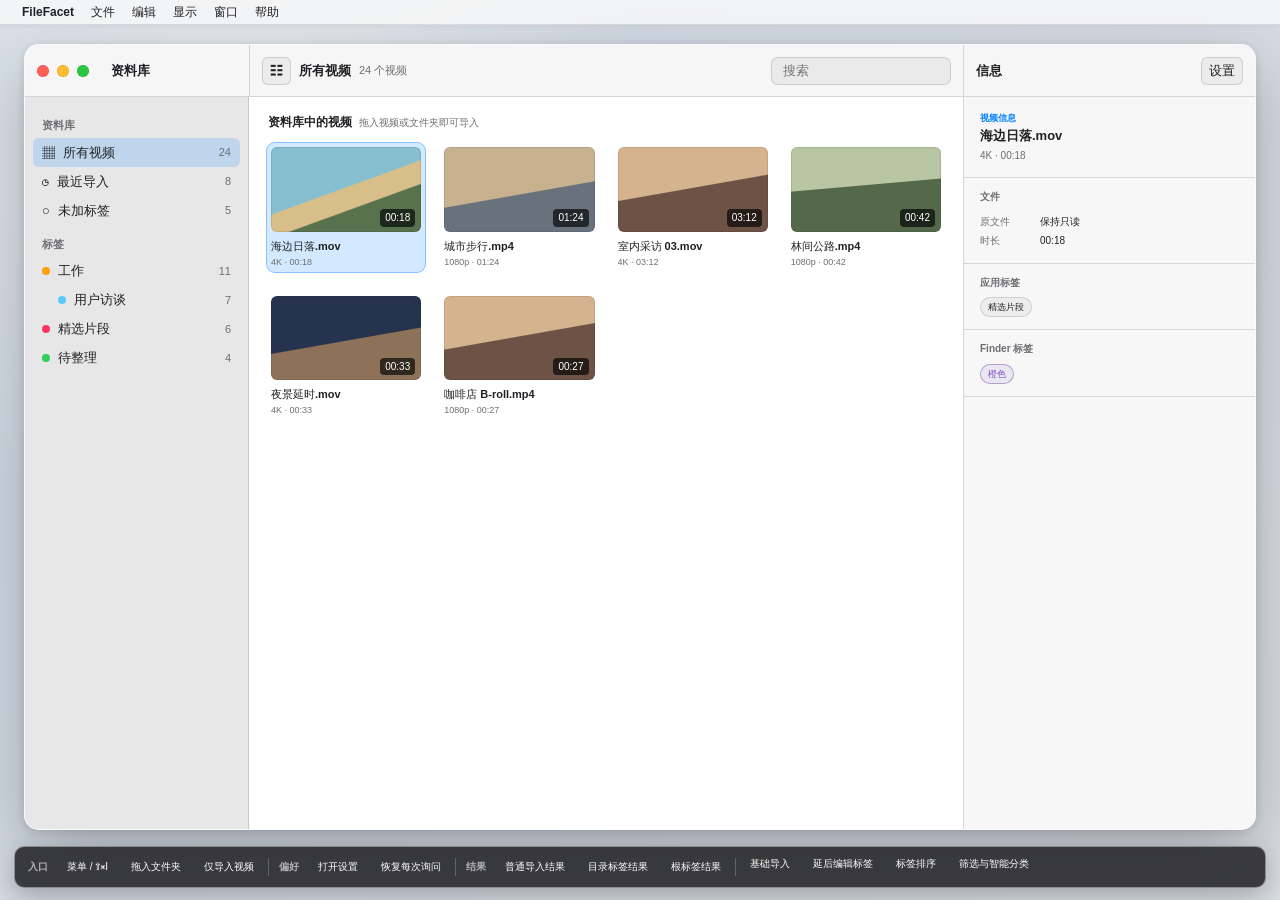
==== commit a1eded24: "Add smart filters and collections" ====
--- a/docs/prototypes/folder-structure-tags/index.html
+++ b/docs/prototypes/folder-structure-tags/index.html
@@ -915,6 +915,7 @@
     <a class="demo-link" href="../manual-video-import/index.html">基础导入</a>
     <a class="demo-link" href="../deferred-tag-editing/index.html">延后编辑标签</a>
     <a class="demo-link" href="../tag-sorting/index.html">标签排序</a>
+    <a class="demo-link" href="../smart-filters/index.html">筛选与智能分类</a>
   </nav>
 
   <script>
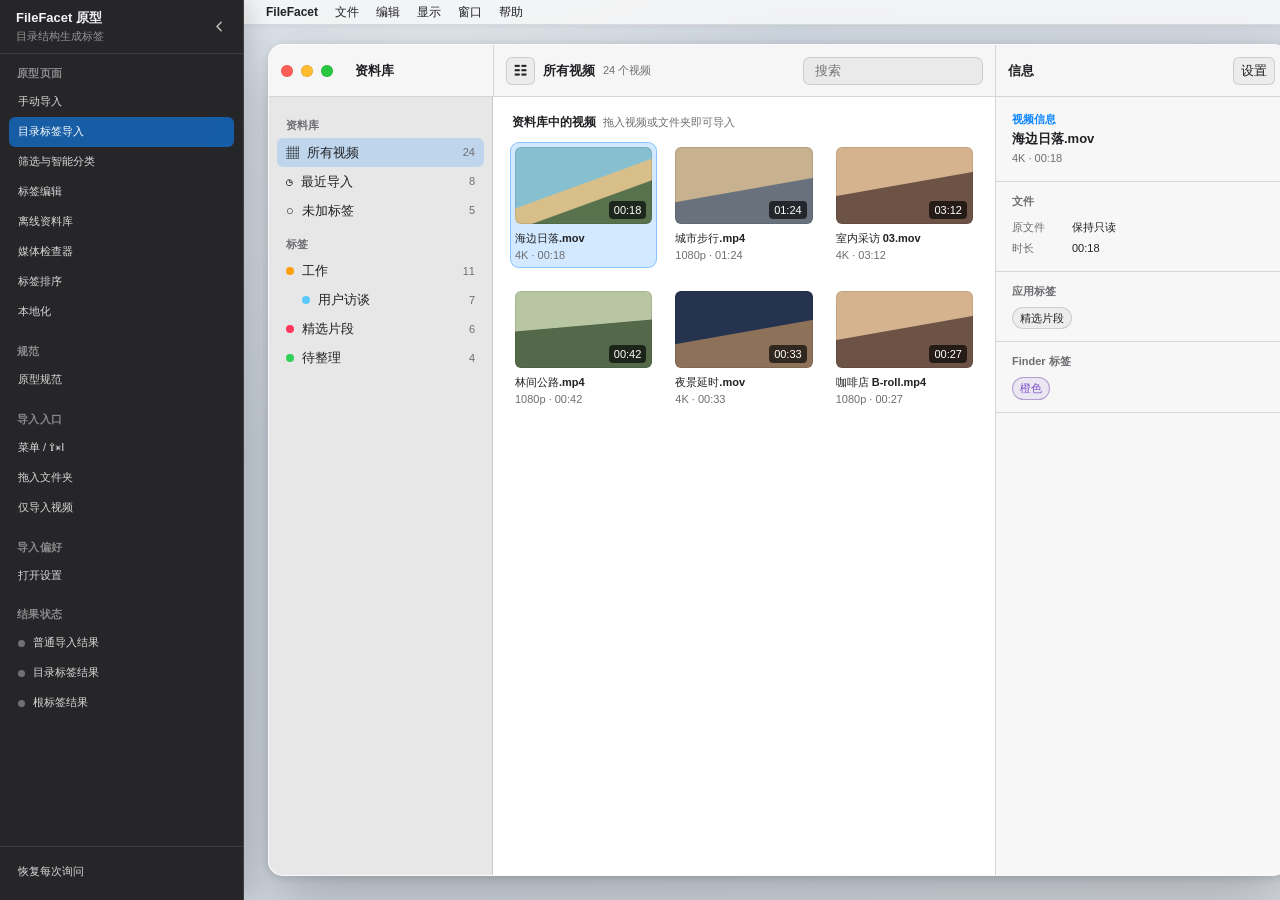
==== commit 9adafd7c: "Unify HTML prototype shell" ====
--- a/docs/prototypes/folder-structure-tags/index.html
+++ b/docs/prototypes/folder-structure-tags/index.html
@@ -61,72 +61,11 @@
 
     .desktop {
       height: 100%;
-      padding: 44px 24px 70px;
+      padding: 44px 24px 24px;
       background:
         radial-gradient(circle at 18% 15%, rgba(255,255,255,.55), transparent 32%),
         linear-gradient(135deg, rgba(200, 213, 227, .56), rgba(224, 226, 230, .2));
     }
-
-    .app-menubar {
-      position: fixed;
-      z-index: 80;
-      inset: 0 0 auto;
-      display: flex;
-      height: 25px;
-      align-items: center;
-      gap: 1px;
-      padding: 0 14px;
-      border-bottom: 1px solid rgba(60,60,67,.14);
-      background: color-mix(in srgb, var(--window) 91%, transparent);
-      box-shadow: 0 1px 5px rgba(0,0,0,.06);
-      backdrop-filter: blur(24px) saturate(1.35);
-      font-size: 12px;
-    }
-    .menu-wrap { position: relative; height: 100%; }
-    .menu-button {
-      height: 100%;
-      padding: 0 8px;
-      border: 0;
-      border-radius: 4px;
-      background: transparent;
-      font-size: 12px;
-    }
-    .menu-button.app-name { font-weight: 650; }
-    .menu-button:hover, .menu-button.open { background: rgba(127,127,127,.16); }
-    .menu-popover {
-      position: absolute;
-      z-index: 90;
-      top: 24px;
-      left: 0;
-      width: 264px;
-      padding: 5px;
-      border: 1px solid rgba(255,255,255,.38);
-      border-radius: 7px;
-      background: color-mix(in srgb, var(--window) 96%, transparent);
-      box-shadow: 0 13px 34px rgba(0,0,0,.28), 0 2px 8px rgba(0,0,0,.16);
-      backdrop-filter: blur(24px) saturate(1.3);
-    }
-    .menu-command {
-      display: grid;
-      width: 100%;
-      min-height: 24px;
-      grid-template-columns: 1fr auto;
-      align-items: center;
-      gap: 18px;
-      padding: 3px 9px;
-      border: 0;
-      border-radius: 4px;
-      background: transparent;
-      text-align: left;
-    }
-    .menu-command:hover, .menu-command:focus-visible {
-      color: #fff;
-      outline: 0;
-      background: var(--accent);
-    }
-    .shortcut { color: var(--secondary); font-variant-numeric: tabular-nums; }
-    .menu-command:hover .shortcut { color: rgba(255,255,255,.86); }
-    .menu-divider { height: 1px; margin: 4px 6px; background: var(--line); }
 
     .window {
       position: relative;
@@ -286,7 +225,7 @@
     .status-bar.complete .status-mark { background: var(--success); }
     .status-copy { min-width: 0; flex: 1; }
     .status-title { font-size: 11px; font-weight: 600; }
-    .status-detail { margin-top: 2px; color: var(--secondary); font-size: 9px; }
+    .status-detail { margin-top: 2px; color: var(--secondary); font-size: var(--prototype-caption-font-size); }
     .progress {
       width: 120px;
       height: 4px;
@@ -327,7 +266,7 @@
       margin: 0 2px 12px;
     }
     .grid-heading strong { font-size: 12px; }
-    .grid-heading span { color: var(--secondary); font-size: 10px; }
+    .grid-heading span { color: var(--secondary); font-size: var(--prototype-caption-font-size); }
     .video-grid {
       display: grid;
       grid-template-columns: repeat(auto-fill, minmax(145px, 1fr));
@@ -365,7 +304,7 @@
       border-radius: 4px;
       color: #fff;
       background: rgba(0,0,0,.66);
-      font-size: 10px;
+      font-size: var(--prototype-caption-font-size);
     }
     .filename {
       margin-top: 7px;
@@ -379,7 +318,7 @@
       margin-top: 2px;
       overflow: hidden;
       color: var(--secondary);
-      font-size: 9px;
+      font-size: var(--prototype-caption-font-size);
       text-overflow: ellipsis;
       white-space: nowrap;
     }
@@ -408,7 +347,7 @@
       background: var(--inspector);
     }
     .inspector-head { padding: 15px 16px; border-bottom: 1px solid var(--line); }
-    .inspector-kicker { color: var(--accent); font-size: 9px; font-weight: 650; }
+    .inspector-kicker { color: var(--accent); font-size: var(--prototype-caption-font-size); font-weight: 650; }
     .inspector-head h3 {
       margin: 3px 0 0;
       overflow: hidden;
@@ -416,12 +355,12 @@
       text-overflow: ellipsis;
       white-space: nowrap;
     }
-    .inspector-head p { margin: 4px 0 0; color: var(--secondary); font-size: 10px; }
+    .inspector-head p { margin: 4px 0 0; color: var(--secondary); font-size: var(--prototype-caption-font-size); }
     .inspector-section { padding: 12px 16px; border-bottom: 1px solid var(--line); }
     .inspector-label {
       margin-bottom: 8px;
       color: var(--secondary);
-      font-size: 10px;
+      font-size: var(--prototype-caption-font-size);
       font-weight: 600;
     }
     .detail-row {
@@ -429,7 +368,7 @@
       align-items: flex-start;
       gap: 8px;
       padding: 3px 0;
-      font-size: 10px;
+      font-size: var(--prototype-caption-font-size);
     }
     .detail-row span:first-child { width: 52px; flex: 0 0 52px; color: var(--secondary); }
     .chip-row { display: flex; flex-wrap: wrap; gap: 5px; }
@@ -438,7 +377,7 @@
       border: 1px solid var(--line);
       border-radius: 99px;
       background: rgba(127,127,127,.08);
-      font-size: 9px;
+      font-size: var(--prototype-caption-font-size);
     }
     .chip.finder {
       color: var(--purple);
@@ -479,7 +418,7 @@
       gap: 8px;
       padding: 14px 18px 16px;
     }
-    .footer-note { margin-right: auto; color: var(--secondary); font-size: 10px; }
+    .footer-note { margin-right: auto; color: var(--secondary); font-size: var(--prototype-caption-font-size); }
     .folder-list {
       margin: 0 18px;
       overflow: hidden;
@@ -499,8 +438,8 @@
     .folder-row:last-child { border-bottom: 0; }
     .folder-row.selected { background: var(--selection); }
     .folder-name { font-size: 12px; font-weight: 550; }
-    .folder-path { margin-top: 2px; color: var(--secondary); font-size: 10px; }
-    .folder-note { color: var(--secondary); font-size: 10px; }
+    .folder-path { margin-top: 2px; color: var(--secondary); font-size: var(--prototype-caption-font-size); }
+    .folder-note { color: var(--secondary); font-size: var(--prototype-caption-font-size); }
 
     .choice-list { display: grid; gap: 8px; margin: 0 18px; }
     .choice-card {
@@ -519,7 +458,7 @@
     }
     .choice-card input { margin: 2px 0 0; accent-color: var(--accent); }
     .choice-title { font-size: 12px; font-weight: 600; }
-    .choice-copy { margin-top: 3px; color: var(--secondary); font-size: 10px; line-height: 1.45; }
+    .choice-copy { margin-top: 3px; color: var(--secondary); font-size: var(--prototype-caption-font-size); line-height: 1.45; }
     .root-option {
       display: grid;
       grid-template-columns: 18px 1fr;
@@ -537,7 +476,7 @@
       display: block;
       margin-top: 3px;
       color: var(--secondary);
-      font-size: 9px;
+      font-size: var(--prototype-caption-font-size);
       line-height: 1.45;
     }
     .remember-option {
@@ -545,7 +484,7 @@
       align-items: flex-start;
       gap: 8px;
       margin: 13px 20px 0;
-      font-size: 10px;
+      font-size: var(--prototype-caption-font-size);
     }
     .remember-option input { margin-top: 1px; accent-color: var(--accent); }
     .mapping-note {
@@ -554,7 +493,7 @@
       border-radius: 7px;
       color: var(--secondary);
       background: rgba(127,127,127,.08);
-      font-size: 9px;
+      font-size: var(--prototype-caption-font-size);
       line-height: 1.45;
     }
 
@@ -618,70 +557,25 @@
     }
     .settings-row + .settings-row { border-top: 1px solid var(--line); }
     .settings-label { font-size: 11px; font-weight: 550; }
-    .settings-help { margin-top: 3px; color: var(--secondary); font-size: 9px; }
+    .settings-help { margin-top: 3px; color: var(--secondary); font-size: var(--prototype-caption-font-size); }
     .settings-row select {
       width: 176px;
       height: 28px;
       border: 1px solid var(--line-strong);
       border-radius: 6px;
       background: var(--content);
-      font-size: 10px;
+      font-size: var(--prototype-caption-font-size);
     }
     .settings-row.disabled { opacity: .48; }
     .settings-checkbox {
       display: flex;
       align-items: center;
       gap: 6px;
-      font-size: 10px;
+      font-size: var(--prototype-caption-font-size);
       white-space: nowrap;
     }
     .settings-checkbox input { accent-color: var(--accent); }
-    .settings-note { margin: 9px 2px 0; color: var(--secondary); font-size: 9px; line-height: 1.45; }
-
-    .demo-bar {
-      position: fixed;
-      z-index: 60;
-      right: 14px;
-      bottom: 12px;
-      left: 14px;
-      display: flex;
-      min-height: 42px;
-      align-items: center;
-      gap: 5px;
-      overflow-x: auto;
-      padding: 6px 8px;
-      border: 1px solid rgba(255,255,255,.42);
-      border-radius: 10px;
-      background: rgba(42,42,44,.9);
-      color: #fff;
-      box-shadow: 0 8px 24px rgba(0,0,0,.22);
-      backdrop-filter: blur(18px);
-    }
-    .demo-label {
-      padding: 0 5px;
-      color: rgba(255,255,255,.62);
-      font-size: 10px;
-      font-weight: 600;
-      white-space: nowrap;
-    }
-    .demo-button, .demo-link {
-      min-height: 28px;
-      padding: 4px 9px;
-      border: 0;
-      border-radius: 6px;
-      background: transparent;
-      color: #fff;
-      font-size: 10px;
-      text-decoration: none;
-      white-space: nowrap;
-    }
-    .demo-button:hover, .demo-link:hover { background: rgba(255,255,255,.13); }
-    .demo-separator {
-      width: 1px;
-      height: 18px;
-      flex: 0 0 1px;
-      background: rgba(255,255,255,.22);
-    }
+    .settings-note { margin: 9px 2px 0; color: var(--secondary); font-size: var(--prototype-caption-font-size); line-height: 1.45; }
 
     @media (max-width: 1180px) {
       .window { grid-template-columns: 205px minmax(470px, 1fr) 260px; }
@@ -689,27 +583,32 @@
       .search { width: 125px; }
     }
   </style>
+  <link rel="stylesheet" href="../prototype-shell.css">
 </head>
-<body>
-  <header class="app-menubar" aria-label="应用菜单栏">
-    <div class="menu-wrap"><button class="menu-button app-name">FileFacet</button></div>
-    <div class="menu-wrap">
-      <button class="menu-button" id="fileMenuButton" aria-haspopup="menu" aria-expanded="false">文件</button>
-      <div class="menu-popover" id="fileMenu" role="menu" hidden>
-        <button class="menu-command" id="importMenuItem" role="menuitem">
-          <span>导入视频与文件夹…</span><span class="shortcut">⇧⌘I</span>
-        </button>
-        <div class="menu-divider"></div>
-        <button class="menu-command" role="menuitem"><span>关闭窗口</span><span class="shortcut">⌘W</span></button>
-      </div>
-    </div>
-    <button class="menu-button">编辑</button>
-    <button class="menu-button">显示</button>
-    <button class="menu-button">窗口</button>
-    <button class="menu-button">帮助</button>
-  </header>
-
-  <main class="desktop">
+<body data-prototype-page="folder-structure-tags" data-prototype-subtitle="目录结构生成标签" data-prototype-file-menu="import">
+  <template id="prototypePageActions">
+      <section class="prototype-group" aria-labelledby="prototypeEntryTitle">
+        <div class="prototype-group-title" id="prototypeEntryTitle">导入入口</div>
+        <button class="prototype-action" id="demoMenu">菜单 / ⇧⌘I</button>
+        <button class="prototype-action" id="demoDrop">拖入文件夹</button>
+        <button class="prototype-action" id="demoVideos">仅导入视频</button>
+      </section>
+      <section class="prototype-group" aria-labelledby="prototypePreferenceTitle">
+        <div class="prototype-group-title" id="prototypePreferenceTitle">导入偏好</div>
+        <button class="prototype-action" id="demoSettings">打开设置</button>
+      </section>
+      <section class="prototype-group" aria-labelledby="prototypeResultTitle">
+        <div class="prototype-group-title" id="prototypeResultTitle">结果状态</div>
+        <button class="prototype-action" data-result-mode="standard"><span class="prototype-action-mark"></span>普通导入结果</button>
+        <button class="prototype-action" data-result-mode="folderTags"><span class="prototype-action-mark"></span>目录标签结果</button>
+        <button class="prototype-action" data-result-mode="folderTags" data-include-root="true"><span class="prototype-action-mark"></span>根标签结果</button>
+      </section>
+  </template>
+  <template id="prototypePanelFooter">
+    <button class="prototype-action" id="demoReset">恢复每次询问</button>
+  </template>
+
+  <main class="desktop prototype-content prototype-app-surface">
     <section class="window" id="appWindow">
       <header class="titlebar">
         <div class="title-part">
@@ -897,27 +796,7 @@
     </section>
   </main>
 
-  <nav class="demo-bar" aria-label="原型演示控制">
-    <span class="demo-label">入口</span>
-    <button class="demo-button" id="demoMenu">菜单 / ⇧⌘I</button>
-    <button class="demo-button" id="demoDrop">拖入文件夹</button>
-    <button class="demo-button" id="demoVideos">仅导入视频</button>
-    <span class="demo-separator"></span>
-    <span class="demo-label">偏好</span>
-    <button class="demo-button" id="demoSettings">打开设置</button>
-    <button class="demo-button" id="demoReset">恢复每次询问</button>
-    <span class="demo-separator"></span>
-    <span class="demo-label">结果</span>
-    <button class="demo-button" data-result-mode="standard">普通导入结果</button>
-    <button class="demo-button" data-result-mode="folderTags">目录标签结果</button>
-    <button class="demo-button" data-result-mode="folderTags" data-include-root="true">根标签结果</button>
-    <span class="demo-separator"></span>
-    <a class="demo-link" href="../manual-video-import/index.html">基础导入</a>
-    <a class="demo-link" href="../deferred-tag-editing/index.html">延后编辑标签</a>
-    <a class="demo-link" href="../tag-sorting/index.html">标签排序</a>
-    <a class="demo-link" href="../smart-filters/index.html">筛选与智能分类</a>
-  </nav>
-
+  <script src="../prototype-shell.js"></script>
   <script>
     const baseVideos = [
       { id: "base-1", name: "海边日落.mov", meta: "4K · 00:18", duration: "00:18", theme: "", tags: ["精选片段"], finder: ["橙色"] },
@@ -1265,6 +1144,7 @@
       if (!fileMenu.contains(event.target) && event.target !== fileMenuButton) closeFileMenu();
     });
     document.addEventListener("keydown", event => {
+      const isEditing = event.target.matches?.("input, select, textarea, [contenteditable='true']");
       if ((event.metaKey || event.ctrlKey) && event.shiftKey && event.key.toLowerCase() === "i") {
         event.preventDefault();
         showPicker();
--- a/docs/prototypes/prototype-shell.css
+++ b/docs/prototypes/prototype-shell.css
@@ -0,0 +1,314 @@
+:root {
+  --prototype-panel-width: 244px;
+  --prototype-menubar-height: 25px;
+  --prototype-shell-font-size: 13px;
+  --prototype-menubar-font-size: 12px;
+  --prototype-navigation-font-size: 11px;
+  --prototype-caption-font-size: 11px;
+}
+
+.prototype-content {
+  margin-left: var(--prototype-panel-width);
+  transition: margin-left .18s ease;
+}
+
+.prototype-content.prototype-app-surface {
+  box-sizing: border-box;
+  padding-top: 44px;
+  padding-bottom: 24px;
+  font-size: var(--prototype-shell-font-size);
+}
+
+.prototype-content.prototype-review-surface {
+  box-sizing: border-box;
+  padding-top: 45px;
+}
+
+.prototype-panel {
+  position: fixed;
+  z-index: 120;
+  top: 0;
+  bottom: 0;
+  left: 0;
+  display: flex;
+  width: var(--prototype-panel-width);
+  flex-direction: column;
+  overflow: hidden;
+  border-right: 1px solid rgba(255,255,255,.12);
+  background: rgba(31,31,33,.96);
+  color: #f5f5f7;
+  box-shadow: 6px 0 22px rgba(0,0,0,.14);
+  backdrop-filter: blur(22px);
+  font-family: -apple-system, BlinkMacSystemFont, "SF Pro Text", "Helvetica Neue", sans-serif;
+  transition: width .18s ease;
+}
+
+.prototype-panel-header {
+  display: flex;
+  min-height: 54px;
+  align-items: center;
+  gap: 10px;
+  padding: 0 10px 0 16px;
+  border-bottom: 1px solid rgba(255,255,255,.1);
+}
+
+.prototype-panel-title {
+  min-width: 0;
+  flex: 1;
+}
+
+.prototype-panel-title strong {
+  display: block;
+  font-size: 13px;
+}
+
+.prototype-panel-title span {
+  display: block;
+  margin-top: 2px;
+  color: rgba(255,255,255,.5);
+  font-size: var(--prototype-caption-font-size);
+}
+
+.prototype-panel-toggle {
+  display: grid;
+  width: 28px;
+  height: 28px;
+  place-items: center;
+  padding: 0;
+  border: 0;
+  border-radius: 6px;
+  color: rgba(255,255,255,.72);
+  background: transparent;
+  font: inherit;
+}
+
+.prototype-panel-toggle:hover {
+  color: white;
+  background: rgba(255,255,255,.1);
+}
+
+.prototype-panel-toggle svg {
+  width: 15px;
+  height: 15px;
+  fill: none;
+  stroke: currentColor;
+  stroke-width: 1.7;
+  stroke-linecap: round;
+  stroke-linejoin: round;
+}
+
+.prototype-panel-scroll {
+  min-height: 0;
+  flex: 1;
+  overflow: auto;
+  padding: 12px 9px 18px;
+}
+
+.prototype-group + .prototype-group {
+  margin-top: 17px;
+}
+
+.prototype-group-title {
+  padding: 0 8px 6px;
+  color: rgba(255,255,255,.46);
+  font-size: var(--prototype-caption-font-size);
+  font-weight: 650;
+  letter-spacing: .04em;
+}
+
+.prototype-action,
+.prototype-link {
+  display: flex;
+  width: 100%;
+  min-height: 30px;
+  align-items: center;
+  gap: 8px;
+  padding: 5px 9px;
+  border: 0;
+  border-radius: 6px;
+  color: rgba(255,255,255,.82);
+  background: transparent;
+  font: var(--prototype-navigation-font-size)/1.25 -apple-system, BlinkMacSystemFont, "SF Pro Text", "Helvetica Neue", sans-serif;
+  text-align: left;
+  text-decoration: none;
+}
+
+.prototype-action:hover,
+.prototype-link:hover {
+  color: white;
+  background: rgba(255,255,255,.08);
+}
+
+.prototype-action.active,
+.prototype-link.active {
+  color: white;
+  background: rgba(10,132,255,.58);
+}
+
+.prototype-action-mark {
+  width: 7px;
+  height: 7px;
+  flex: 0 0 auto;
+  border-radius: 50%;
+  background: rgba(255,255,255,.35);
+}
+
+.prototype-action.active .prototype-action-mark {
+  background: white;
+}
+
+.prototype-panel-footer {
+  padding: 10px 9px 13px;
+  border-top: 1px solid rgba(255,255,255,.1);
+}
+
+.prototype-rail-label {
+  display: none;
+  color: rgba(255,255,255,.55);
+  font-size: var(--prototype-caption-font-size);
+  letter-spacing: .12em;
+  writing-mode: vertical-rl;
+}
+
+.app-menubar {
+  position: fixed;
+  z-index: 110;
+  top: 0;
+  right: 0;
+  left: var(--prototype-panel-width);
+  display: flex;
+  height: var(--prototype-menubar-height);
+  align-items: center;
+  gap: 1px;
+  padding: 0 14px;
+  border-bottom: 1px solid rgba(60,60,67,.14);
+  color: var(--text, #202124);
+  background: color-mix(in srgb, var(--window, rgba(246,246,246,.97)) 91%, transparent);
+  box-shadow: 0 1px 5px rgba(0,0,0,.06);
+  backdrop-filter: blur(24px) saturate(1.35);
+  font: var(--prototype-menubar-font-size)/1 -apple-system, BlinkMacSystemFont, "SF Pro Text", "Helvetica Neue", sans-serif;
+  transition: left .18s ease;
+}
+
+.prototype-menubar-wrap {
+  position: relative;
+  height: 100%;
+}
+
+.prototype-menubar-label,
+.prototype-menubar-button {
+  display: inline-flex;
+  height: 100%;
+  align-items: center;
+  padding: 0 8px;
+  border: 0;
+  border-radius: 4px;
+  color: inherit;
+  background: transparent;
+  font: inherit;
+  white-space: nowrap;
+}
+
+.prototype-menubar-label.app-name,
+.prototype-menubar-button.app-name {
+  font-weight: 650;
+}
+
+.prototype-menubar-button:hover,
+.prototype-menubar-button.open {
+  background: rgba(127,127,127,.16);
+}
+
+.prototype-menu-popover {
+  position: absolute;
+  z-index: 130;
+  top: 24px;
+  left: 0;
+  width: 250px;
+  padding: 5px;
+  border: 1px solid rgba(255,255,255,.38);
+  border-radius: 7px;
+  color: var(--text, #202124);
+  background: color-mix(in srgb, var(--window, rgba(246,246,246,.97)) 96%, transparent);
+  box-shadow: 0 13px 34px rgba(0,0,0,.28), 0 2px 8px rgba(0,0,0,.16);
+  backdrop-filter: blur(24px) saturate(1.3);
+}
+
+.prototype-menu-command {
+  display: grid;
+  width: 100%;
+  min-height: 24px;
+  grid-template-columns: minmax(0,1fr) auto;
+  align-items: center;
+  gap: 18px;
+  padding: 3px 9px;
+  border: 0;
+  border-radius: 4px;
+  color: inherit;
+  background: transparent;
+  font: inherit;
+  text-align: left;
+}
+
+.prototype-menu-command:hover,
+.prototype-menu-command:focus-visible {
+  color: white;
+  outline: 0;
+  background: var(--accent, #0a84ff);
+}
+
+.prototype-menu-shortcut {
+  color: var(--secondary, #6e6e73);
+  font-variant-numeric: tabular-nums;
+}
+
+.prototype-menu-command:hover .prototype-menu-shortcut,
+.prototype-menu-command:focus-visible .prototype-menu-shortcut {
+  color: rgba(255,255,255,.86);
+}
+
+.prototype-menu-divider {
+  height: 1px;
+  margin: 4px 6px;
+  background: var(--line, rgba(60,60,67,.18));
+}
+
+body.prototype-panel-collapsed .prototype-panel {
+  width: 44px;
+}
+
+body.prototype-panel-collapsed .prototype-content {
+  margin-left: 44px;
+}
+
+body.prototype-panel-collapsed .app-menubar {
+  left: 44px;
+}
+
+body.prototype-panel-collapsed .prototype-panel-header {
+  min-height: 48px;
+  justify-content: center;
+  padding: 0;
+}
+
+body.prototype-panel-collapsed .prototype-panel-title,
+body.prototype-panel-collapsed .prototype-panel-scroll,
+body.prototype-panel-collapsed .prototype-panel-footer {
+  display: none;
+}
+
+body.prototype-panel-collapsed .prototype-panel-toggle svg {
+  transform: rotate(180deg);
+}
+
+body.prototype-panel-collapsed .prototype-rail-label {
+  display: block;
+  align-self: center;
+  margin-top: 16px;
+}
+
+@media (max-width: 1220px) {
+  :root {
+    --prototype-panel-width: 220px;
+  }
+}
